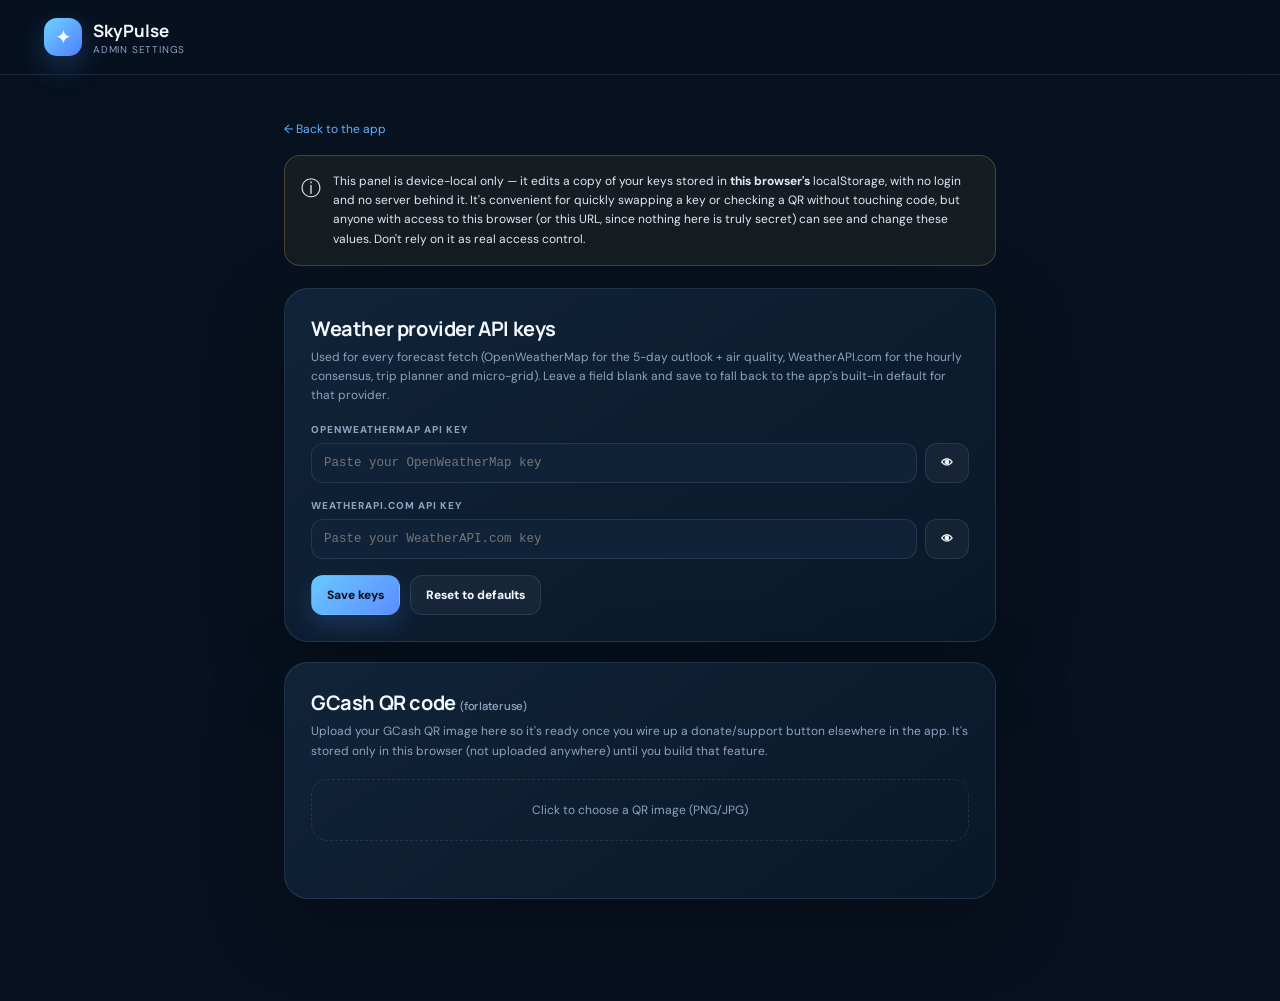
==== admin.html @ f9efdbd1 "Add files via upload" ====
<!DOCTYPE html>
<html lang="en">
<head>
<meta charset="UTF-8"><meta name="viewport" content="width=device-width, initial-scale=1.0">
<title>SkyPulse Admin — Settings</title>
<meta name="robots" content="noindex, nofollow">
<link rel="icon" href="icon.svg" type="image/svg+xml">
<link rel="preconnect" href="https://fonts.googleapis.com"><link rel="preconnect" href="https://fonts.gstatic.com" crossorigin>
<link href="https://fonts.googleapis.com/css2?family=DM+Sans:wght@400;500;600;700&family=Manrope:wght@600;700;800&display=swap" rel="stylesheet">
<link rel="stylesheet" href="styles.css">
<style>
  .admin-shell{max-width:760px;margin:auto;padding:42px 24px 80px}
  .admin-card{padding:26px;margin-bottom:20px}
  .admin-card h2{font-family:var(--display);font-size:20px;margin:0 0 6px;letter-spacing:-.02em}
  .admin-card p.hint{color:var(--muted);font-size:12px;line-height:1.6;margin:0 0 18px}
  .field-row{margin-bottom:16px}
  .field-row label{display:block;color:var(--muted);font-size:10px;font-weight:800;letter-spacing:.1em;margin-bottom:7px;text-transform:uppercase}
  .field-row input[type="text"],.field-row input[type="password"]{font-family:monospace;font-size:12.5px}
  .key-row{display:flex;gap:8px;align-items:center}
  .key-row input{flex:1}
  .warn-box{display:flex;gap:12px;padding:16px;border-radius:16px;border:1px solid rgba(255,209,102,.22);background:rgba(255,209,102,.06);margin-bottom:22px;font-size:12px;line-height:1.6;color:#dfe9f7}
  .warn-box .wi{font-size:20px;flex-shrink:0}
  .qr-drop{border:1px dashed var(--line);border-radius:16px;padding:22px;text-align:center;color:var(--muted);font-size:12px;cursor:pointer;transition:.2s}
  .qr-drop:hover{border-color:rgba(99,179,255,.4);background:rgba(99,179,255,.04)}
  .qr-preview{max-width:220px;display:block;margin:16px auto 0;border-radius:14px;border:1px solid var(--line)}
  .save-bar{display:flex;gap:10px;align-items:center;flex-wrap:wrap}
  .save-msg{font-size:11.5px;color:var(--good);opacity:0;transition:opacity .3s}
  .save-msg.show{opacity:1}
  .back-link{color:var(--accent);font-size:12px;text-decoration:none;display:inline-block;margin-bottom:18px}
</style>
</head>
<body>
<header class="topbar">
  <div class="topbar-inner">
    <a class="brand" href="index.html"><span class="brand-mark">✦</span><span><strong>SkyPulse</strong><small>Admin settings</small></span></a>
  </div>
</header>
<main class="admin-shell">
  <a class="back-link" href="index.html">← Back to the app</a>

  <div class="warn-box">
    <span class="wi">ⓘ</span>
    <div>This panel is device-local only — it edits a copy of your keys stored in <b>this browser's</b> localStorage, with no login and no server behind it. It's convenient for quickly swapping a key or checking a QR without touching code, but anyone with access to this browser (or this URL, since nothing here is truly secret) can see and change these values. Don't rely on it as real access control.</div>
  </div>

  <section class="card-surface admin-card">
    <h2>Weather provider API keys</h2>
    <p class="hint">Used for every forecast fetch (OpenWeatherMap for the 5-day outlook + air quality, WeatherAPI.com for the hourly consensus, trip planner and micro-grid). Leave a field blank and save to fall back to the app's built-in default for that provider.</p>

    <div class="field-row">
      <label>OpenWeatherMap API key</label>
      <div class="key-row">
        <input type="password" id="owmKeyInput" placeholder="Paste your OpenWeatherMap key">
        <button type="button" class="ghost-btn" onclick="toggleReveal('owmKeyInput')">👁</button>
      </div>
    </div>

    <div class="field-row">
      <label>WeatherAPI.com API key</label>
      <div class="key-row">
        <input type="password" id="wapiKeyInput" placeholder="Paste your WeatherAPI.com key">
        <button type="button" class="ghost-btn" onclick="toggleReveal('wapiKeyInput')">👁</button>
      </div>
    </div>

    <div class="save-bar">
      <button type="button" class="primary-btn" onclick="saveKeys()">Save keys</button>
      <button type="button" class="ghost-btn" onclick="resetKeys()">Reset to defaults</button>
      <span class="save-msg" id="keySaveMsg">Saved ✓</span>
    </div>
  </section>

  <section class="card-surface admin-card">
    <h2>GCash QR code <span style="color:var(--muted);font-weight:600;font-size:11px;">(for later use)</span></h2>
    <p class="hint">Upload your GCash QR image here so it's ready once you wire up a donate/support button elsewhere in the app. It's stored only in this browser (not uploaded anywhere) until you build that feature.</p>

    <div class="qr-drop" onclick="document.getElementById('qrFileInput').click()">
      <div id="qrDropLabel">Click to choose a QR image (PNG/JPG)</div>
      <input type="file" id="qrFileInput" accept="image/*" style="display:none" onchange="onQrSelected(event)">
      <img id="qrPreview" class="qr-preview" style="display:none">
    </div>

    <div class="save-bar" style="margin-top:16px;">
      <button type="button" class="ghost-btn" id="qrRemoveBtn" style="display:none" onclick="removeQr()">Remove QR</button>
      <span class="save-msg" id="qrSaveMsg">Saved ✓</span>
    </div>
  </section>
</main>
<script>
const KEYS_STORAGE = 'skypulse_apiKeys';
const QR_STORAGE = 'skypulse_gcashQr';

function loadStoredKeys(){
  try{ return JSON.parse(localStorage.getItem(KEYS_STORAGE) || 'null') || {}; }catch(e){ return {}; }
}
function initKeyFields(){
  const stored = loadStoredKeys();
  document.getElementById('owmKeyInput').value = stored.owm || '';
  document.getElementById('wapiKeyInput').value = stored.weatherapi || '';
}
function toggleReveal(id){
  const el = document.getElementById(id);
  el.type = el.type === 'password' ? 'text' : 'password';
}
function flashSaved(id){
  const el = document.getElementById(id);
  el.classList.add('show');
  setTimeout(() => el.classList.remove('show'), 1800);
}
function saveKeys(){
  const owm = document.getElementById('owmKeyInput').value.trim();
  const weatherapi = document.getElementById('wapiKeyInput').value.trim();
  const toSave = {};
  if(owm) toSave.owm = owm;
  if(weatherapi) toSave.weatherapi = weatherapi;
  try{
    localStorage.setItem(KEYS_STORAGE, JSON.stringify(toSave));
    flashSaved('keySaveMsg');
  }catch(e){
    alert('Could not save keys to this browser (storage may be full or blocked).');
  }
}
function resetKeys(){
  try{ localStorage.removeItem(KEYS_STORAGE); }catch(e){}
  document.getElementById('owmKeyInput').value = '';
  document.getElementById('wapiKeyInput').value = '';
  flashSaved('keySaveMsg');
}

function initQrPreview(){
  let stored = null;
  try{ stored = localStorage.getItem(QR_STORAGE); }catch(e){}
  if(stored){
    document.getElementById('qrPreview').src = stored;
    document.getElementById('qrPreview').style.display = 'block';
    document.getElementById('qrDropLabel').textContent = 'Click to replace the QR image';
    document.getElementById('qrRemoveBtn').style.display = 'inline-flex';
  }
}
function onQrSelected(evt){
  const file = evt.target.files && evt.target.files[0];
  if(!file) return;
  if(!file.type.startsWith('image/')){
    alert('Please choose an image file.');
    return;
  }
  const reader = new FileReader();
  reader.onload = () => {
    try{
      localStorage.setItem(QR_STORAGE, reader.result);
      document.getElementById('qrPreview').src = reader.result;
      document.getElementById('qrPreview').style.display = 'block';
      document.getElementById('qrDropLabel').textContent = 'Click to replace the QR image';
      document.getElementById('qrRemoveBtn').style.display = 'inline-flex';
      flashSaved('qrSaveMsg');
    }catch(e){
      alert('Could not save this image — it may be too large for browser storage. Try a smaller image.');
    }
  };
  reader.readAsDataURL(file);
}
function removeQr(){
  try{ localStorage.removeItem(QR_STORAGE); }catch(e){}
  document.getElementById('qrPreview').style.display = 'none';
  document.getElementById('qrPreview').src = '';
  document.getElementById('qrDropLabel').textContent = 'Click to choose a QR image (PNG/JPG)';
  document.getElementById('qrRemoveBtn').style.display = 'none';
  document.getElementById('qrFileInput').value = '';
}

initKeyFields();
initQrPreview();
</script>
</body></html>
---- styles.css ----
:root{--bg:#07111f;--surface:#0d1a2b;--surface2:#102238;--surface3:#142941;--text:#f4f8ff;--muted:#8ea3bf;--line:rgba(154,185,219,.14);--accent:#63b3ff;--cyan:#65e4e9;--good:#62df9b;--warn:#ffd166;--bad:#ff6f7d;--shadow:0 24px 80px rgba(0,0,0,.28);--radius:24px;--font:'DM Sans',sans-serif;--display:'Manrope',sans-serif}
*{box-sizing:border-box}html{scroll-behavior:smooth}body{margin:0;background:var(--bg);color:var(--text);font-family:var(--font);min-height:100vh;overflow-x:hidden}button,input,select{font:inherit}button{cursor:pointer}.weather-scene{position:fixed;inset:0;overflow:hidden;pointer-events:none;z-index:-1;background:radial-gradient(circle at 75% 8%,rgba(99,179,255,.12),transparent 30%),radial-gradient(circle at 10% 40%,rgba(101,228,233,.07),transparent 28%),var(--bg)}.orb{position:absolute;border-radius:50%;filter:blur(50px);opacity:.55;animation:float 14s ease-in-out infinite}.orb-a{width:340px;height:340px;background:#1e5f9e;top:-160px;right:12%}.orb-b{width:280px;height:280px;background:#0f7377;bottom:5%;left:-160px;animation-delay:-5s}.cloud{position:absolute;width:280px;height:70px;border-radius:100px;background:rgba(255,255,255,.025);filter:blur(8px);animation:drift 34s linear infinite}.cloud:before,.cloud:after{content:"";position:absolute;background:inherit;border-radius:50%}.cloud:before{width:110px;height:110px;left:55px;bottom:0}.cloud:after{width:85px;height:85px;right:55px;bottom:0}.cloud-a{top:23%;left:-320px}.cloud-b{top:64%;left:-420px;animation-delay:-15s;opacity:.5}.rain-layer{position:absolute;inset:0;opacity:0;background-image:linear-gradient(115deg,transparent 46%,rgba(130,205,255,.14) 47%,transparent 49%);background-size:18px 30px;animation:rain 1.1s linear infinite}.topbar{position:sticky;top:0;z-index:900;background:rgba(7,17,31,.76);backdrop-filter:blur(22px);border-bottom:1px solid var(--line)}.topbar-inner{max-width:1240px;margin:auto;padding:18px 24px;display:flex;justify-content:space-between;align-items:center}.brand{color:var(--text);text-decoration:none;display:flex;align-items:center;gap:11px}.brand-mark{display:grid;place-items:center;width:38px;height:38px;border-radius:13px;background:linear-gradient(135deg,#6bd5ff,#527cff);box-shadow:0 10px 30px rgba(76,150,255,.28);font-size:20px}.brand strong{font-family:var(--display);display:block;font-size:17px}.brand small{display:block;color:var(--muted);font-size:10px;letter-spacing:.08em;text-transform:uppercase;margin-top:1px}.top-actions{display:flex;gap:10px;align-items:center}.icon-btn,.theme-btn{border:1px solid var(--line);background:rgba(255,255,255,.04);color:var(--text);min-height:38px;border-radius:12px}.icon-btn{width:40px;font-size:19px}.theme-toggle{display:flex;gap:4px;padding:4px;background:rgba(255,255,255,.04);border:1px solid var(--line);border-radius:14px}.theme-btn{width:34px;border:0;background:transparent;color:var(--muted)}.theme-btn.theme-active{background:rgba(99,179,255,.18);color:var(--text)}.shell{max-width:1240px;margin:auto;padding:42px 24px 80px}.hero-intro{display:flex;justify-content:space-between;align-items:end;gap:30px;margin-bottom:30px}.eyebrow{font-size:10px;font-weight:800;letter-spacing:.16em;color:var(--accent);text-transform:uppercase}.hero-intro h1{font-family:var(--display);font-size:clamp(34px,5vw,60px);line-height:1.02;letter-spacing:-.045em;margin:10px 0 12px;max-width:760px}.hero-intro p{color:var(--muted);max-width:720px;font-size:15px;line-height:1.65;margin:0}.hero-status{padding:10px 14px;border:1px solid var(--line);background:rgba(255,255,255,.035);border-radius:999px;color:var(--muted);font-size:12px;white-space:nowrap}.live-dot,.live-pill i{display:inline-block;width:7px;height:7px;border-radius:50%;background:var(--good);box-shadow:0 0 0 5px rgba(98,223,155,.1);margin-right:8px;animation:pulse 2s infinite}.main-nav{display:flex;gap:6px;padding:6px;background:rgba(255,255,255,.035);border:1px solid var(--line);border-radius:17px;width:max-content;margin-bottom:22px}.nav-item{border:0;background:transparent;color:var(--muted);padding:11px 17px;border-radius:12px;font-weight:700;font-size:13px}.nav-item span{margin-right:7px}.nav-item.tab-active{background:rgba(99,179,255,.14);color:var(--text);box-shadow:inset 0 0 0 1px rgba(99,179,255,.12)}.card-surface{background:linear-gradient(145deg,rgba(18,37,59,.92),rgba(10,25,42,.92));border:1px solid var(--line);box-shadow:var(--shadow);border-radius:var(--radius)}.location-bar{display:flex;justify-content:space-between;align-items:center;padding:14px 16px;margin-bottom:14px}.location-main{display:flex;align-items:center;gap:12px}.location-pin{width:40px;height:40px;display:grid;place-items:center;border-radius:13px;background:rgba(99,179,255,.12);color:var(--accent);font-size:20px}.location-main small{display:block;color:var(--muted);font-size:9px;font-weight:800;letter-spacing:.13em}.location-main strong{display:block;margin-top:2px;font-size:14px}.location-actions{display:flex;gap:8px}.primary-btn,.ghost-btn{border-radius:12px;padding:11px 15px;border:1px solid transparent;font-weight:800;font-size:12px}.primary-btn{background:linear-gradient(135deg,#68c8ff,#5d8dff);color:#06111e;box-shadow:0 10px 25px rgba(85,147,255,.2)}.ghost-btn{background:rgba(255,255,255,.045);color:var(--text);border-color:var(--line)}.search-panel{padding:18px;margin-bottom:14px}.search-head{display:flex;justify-content:space-between;margin-bottom:12px}.search-head b{display:block}.search-head span{display:block;color:var(--muted);font-size:11px;margin-top:3px}.close-btn{border:0;background:none;color:var(--muted);font-size:24px}.search-line{display:flex;gap:10px}.search-wrap,.input-wrap{position:relative;display:flex;align-items:center;gap:9px;background:var(--surface2);border:1px solid var(--line);border-radius:13px;padding:0 12px;flex:1}.search-wrap input,.input-wrap input{border:0;background:transparent;color:var(--text);outline:0;width:100%;height:44px}.search-wrap>span,.input-wrap>span{color:var(--accent)}.suggestions{position:absolute;left:0;right:0;top:calc(100% + 6px);background:#102238;border:1px solid var(--line);border-radius:14px;overflow:hidden;z-index:1000;box-shadow:var(--shadow)}.suggestion-item{padding:12px 14px;border-bottom:1px solid var(--line);font-size:12px}.suggestion-item:hover{background:rgba(99,179,255,.08)}.location-map{height:330px;border:1px solid var(--line);border-radius:var(--radius);overflow:hidden;box-shadow:var(--shadow)}.map-hint{color:var(--muted);font-size:11px;padding:9px 3px 24px}.text-btn{border:0;background:none;color:var(--accent);padding:0}.picked-panel{padding:12px 15px;display:flex;align-items:center;justify-content:space-between;gap:15px;margin-top:-13px;position:relative;z-index:3}.picked-panel small{display:block;color:var(--muted);font-size:9px;letter-spacing:.12em}.picked-panel strong{display:block;font-size:13px;margin-top:3px}.picked-panel>div:last-child{display:flex;gap:8px}.saved-section{margin-bottom:28px}.section-heading{display:flex;justify-content:space-between;align-items:end;gap:20px;margin-bottom:14px}.section-heading h2{font-family:var(--display);font-size:20px;margin:5px 0 0;letter-spacing:-.03em}.section-note{color:var(--muted);font-size:11px}.saved-list{display:flex;gap:8px;flex-wrap:wrap}.saved-chip{display:flex;align-items:center;gap:8px;background:rgba(255,255,255,.04);border:1px solid var(--line);border-radius:999px;padding:9px 10px 9px 13px;font-size:12px}.chip-del{border:0;background:rgba(255,255,255,.06);color:var(--muted);border-radius:50%;width:22px;height:22px}.chip-edit{border:0;background:rgba(255,255,255,.06);color:var(--muted);border-radius:50%;width:22px;height:22px;font-size:11px}.weather-hero{position:relative;overflow:hidden;padding:30px;border-radius:32px;border:1px solid rgba(116,205,255,.2);background:radial-gradient(circle at 85% 20%,rgba(101,228,233,.17),transparent 25%),radial-gradient(circle at 25% 0,rgba(99,179,255,.17),transparent 35%),linear-gradient(135deg,#102c46,#0a192b 70%);box-shadow:0 30px 100px rgba(0,0,0,.34);display:flex;flex-direction:column;min-height:340px}.hero-main{position:relative;z-index:2;max-width:650px}.hero-meta{display:flex;align-items:center;gap:8px}.live-pill{font-size:9px;font-weight:900;letter-spacing:.14em;color:var(--good);padding:7px 9px;border:1px solid rgba(98,223,155,.2);border-radius:999px;background:rgba(98,223,155,.07)}.live-pill i{margin-right:5px}.hero-location{font-size:15px;color:#b8cae0;margin-top:28px}.hero-temperature{display:flex;align-items:flex-end;gap:18px;margin-top:7px}.hero-temperature>span{font-family:var(--display);font-size:clamp(76px,10vw,118px);line-height:.9;letter-spacing:-.07em;font-weight:800}.hero-temperature>div{padding-bottom:10px}.hero-temperature strong{display:block;font-size:20px}.hero-temperature small{display:block;color:var(--muted);font-size:12px;margin-top:6px}.hero-temperature b{color:var(--text)}.hero-sun{color:var(--muted);font-size:11px;margin-top:17px}.hero-actions{display:flex;gap:8px;margin-top:25px;flex-wrap:wrap}.hero-action{background:rgba(255,255,255,.06);color:var(--text);border:1px solid var(--line);border-radius:12px;padding:9px 12px;font-size:11px;font-weight:700}.hero-action.primary{background:linear-gradient(135deg,#68c8ff,#5d8dff);color:#06111e;border-color:transparent;box-shadow:0 10px 25px rgba(85,147,255,.2)}.weather-visual{position:absolute;right:8%;top:35px;width:250px;height:230px;display:grid;place-items:center}.sun-core{position:absolute;width:125px;height:125px;border-radius:50%;background:radial-gradient(circle,#fff7ba 0,#ffd96b 36%,rgba(255,195,76,.16) 70%,transparent 71%);filter:drop-shadow(0 0 45px rgba(255,204,92,.35));animation:sunpulse 5s ease-in-out infinite}.weather-icon-orbit{font-size:75px;filter:drop-shadow(0 18px 30px rgba(0,0,0,.25));animation:bob 5s ease-in-out infinite;z-index:2}.visual-caption{position:absolute;bottom:12px;color:rgba(225,240,255,.38);font-size:8px;letter-spacing:.18em}.aqi-chip{position:absolute;right:0;top:0;background:rgba(5,17,29,.45);border:1px solid var(--line);padding:8px 10px;border-radius:10px;font-size:10px;color:var(--muted)}.metric-grid{display:grid;grid-template-columns:repeat(6,1fr);gap:8px;margin-top:32px;position:relative;z-index:2}.metric{position:relative;min-height:88px;background:rgba(4,16,28,.38);border:1px solid rgba(169,211,245,.1);border-radius:16px;padding:14px 15px;display:flex;flex-direction:column;justify-content:center}.metric span{display:block;color:#7891ae;font-size:9px;font-weight:800;letter-spacing:.12em}.metric strong{display:block;font-size:22px;margin-top:10px}.metric>i{position:absolute;right:13px;top:15px;font-size:16px;color:rgba(137,200,255,.6);font-style:normal}.section-block{margin-top:44px}.insight-grid{display:flex;flex-wrap:wrap;gap:10px}.insight-item{display:flex;align-items:center;gap:14px;padding:17px;background:linear-gradient(145deg,rgba(17,37,58,.9),rgba(9,24,40,.9));border:1px solid var(--line);border-radius:18px;min-height:100px;font-size:13px;line-height:1.55;color:#c5d3e5;animation:rise .55s both;flex:1 1 260px}.ii-icon{font-size:32px;flex-shrink:0}.hour-timeline{display:flex;flex-wrap:wrap;gap:10px}.hour-card{flex:1 1 150px;position:relative;overflow:hidden;background:rgba(14,34,54,.88);border:1px solid var(--line);border-radius:20px;padding:18px 16px;min-height:150px;display:flex;flex-direction:column;justify-content:space-between;transition:.25s}.hour-card:hover{transform:translateY(-4px);border-color:rgba(99,179,255,.38);box-shadow:0 15px 35px rgba(0,0,0,.2)}.hc-time{color:var(--muted);font-size:12px;font-weight:800}.hc-icon{font-size:56px;line-height:1;margin:8px 0;text-align:center}.hc-temp{font-family:var(--display);font-size:38px;font-weight:800}.hc-rain{color:var(--accent);font-size:13px;font-weight:700;margin-top:6px}.expand-btn{width:100%;margin-top:10px;padding:13px;border:1px dashed var(--line);background:rgba(255,255,255,.025);color:var(--muted);border-radius:14px;font-size:11px;font-weight:700}.details-panel{display:none;margin-top:10px}.details-panel.open{display:block;animation:fade .3s}.hour-pill-row{display:flex;flex-wrap:wrap;gap:6px;margin-bottom:10px}.hour-pill{background:rgba(255,255,255,.04);border:1px solid var(--line);color:var(--muted);padding:8px 13px;border-radius:999px;font-size:11.5px;font-weight:700}.hour-pill.active{background:rgba(99,179,255,.16);color:var(--text);border-color:rgba(99,179,255,.4)}.minute-list{border:1px solid var(--line);border-radius:18px;overflow:hidden;background:rgba(8,23,38,.7)}.minute-row,.chunk-header{border-bottom:1px solid var(--line)!important;background:transparent!important}.minute-row:last-child{border:0!important}.minute-row{padding:12px 15px}.micro-grid{display:grid;grid-template-columns:repeat(4,1fr);gap:10px}.mini{background:linear-gradient(145deg,rgba(17,37,58,.9),rgba(9,24,40,.9));border:1px solid var(--line);border-radius:18px;padding:18px;text-align:left;min-height:128px;display:flex;flex-direction:column;justify-content:center}.mini .dir{font-size:11px;color:var(--muted);font-weight:800;letter-spacing:.12em}.mini-icon{font-size:34px;line-height:1;margin:8px 0 2px}.mini .t{font-family:var(--display);font-size:34px;margin-top:4px}.mini .p{color:var(--accent);font-size:12px;font-weight:700;margin-top:6px}.forecast-strip-shell{border:1px solid var(--line);border-radius:22px;overflow:hidden;background:rgba(8,22,37,.75);padding:8px}.strip-scroll{overflow-x:auto}.strip-col{min-width:78px}.five-day{border:1px solid var(--line);border-radius:20px;overflow:hidden;background:rgba(10,27,44,.7)}.day-row{padding:15px 18px!important;min-height:58px}.tools-hero,.typhoon-hero{padding:30px;margin-bottom:15px;display:flex;justify-content:space-between;gap:25px;align-items:end}.tools-hero h2,.typhoon-hero h2{font-family:var(--display);font-size:34px;margin:8px 0}.tools-hero p,.typhoon-hero p{color:var(--muted);max-width:650px;font-size:13px;line-height:1.6;margin:0}.planner-card{padding:25px}.planner-route{display:grid;grid-template-columns:1fr 30px 1fr;align-items:center}.field label{display:block;color:var(--muted);font-size:9px;font-weight:800;letter-spacing:.12em;margin-bottom:7px}.route-line{height:1px;background:linear-gradient(90deg,transparent,var(--accent),transparent)}.planner-bottom{display:flex;gap:15px;align-items:end;margin-top:18px}.planner-bottom .field{width:240px}.large{padding:14px 20px}.chart-card{padding:18px}.data-note{margin-top:10px;color:var(--muted);font-size:10px;line-height:1.6}.radar-actions{display:flex;gap:8px;margin-bottom:10px}.radar-frame{overflow:hidden;border-radius:25px;border:1px solid var(--line);box-shadow:var(--shadow);background:#081727}.radar-frame iframe{display:block}.storm-panel{margin-top:16px;padding:22px}.status-card{display:flex;gap:12px;align-items:center;padding:13px 15px;border:1px solid var(--line);background:rgba(255,255,255,.035);border-radius:16px;min-width:270px}.status-card small{display:block;color:var(--muted);font-size:10px;margin-top:3px}.status-dot{width:9px;height:9px;border-radius:50%;background:var(--good);box-shadow:0 0 0 6px rgba(98,223,155,.08)}.official-alert{display:flex;gap:15px;margin-top:15px;padding:20px;border-radius:20px;border:1px solid rgba(255,209,102,.18);background:rgba(255,209,102,.05)}.official-icon{width:35px;height:35px;border-radius:11px;display:grid;place-items:center;background:rgba(255,209,102,.12);color:var(--warn);font-weight:900}.official-alert b{font-size:13px}.official-alert p{color:var(--muted);font-size:11px;line-height:1.55;margin:5px 0}.official-alert a{color:var(--accent);font-size:11px}.map-settings{padding:22px;margin-top:15px;max-width:600px}
.locator-map{height:220px;border:1px solid var(--line);border-radius:16px;overflow:hidden;margin-bottom:10px;background:#081727}
.picker-pin.leaflet-div-icon{background:transparent;border:0;}
.picker-pin{cursor:grab;filter:drop-shadow(0 6px 10px rgba(0,0,0,.35));}
.picker-pin:active{cursor:grabbing;}.two-col{display:grid;grid-template-columns:1fr 1fr;gap:12px}input,select{background:var(--surface2);border:1px solid var(--line);color:var(--text);border-radius:12px;padding:12px;width:100%;outline:0}input:focus,select:focus{border-color:rgba(99,179,255,.6);box-shadow:0 0 0 4px rgba(99,179,255,.08)}.footer{text-align:center;color:#536a84;font-size:9px;padding:0 20px 30px;letter-spacing:.05em}.badge{padding:7px 10px;border-radius:999px;font-size:9px;font-weight:800}.badge.high{background:rgba(98,223,155,.12);color:var(--good);border:1px solid rgba(98,223,155,.22)}.badge.mid{background:rgba(255,209,102,.1);color:var(--warn);border:1px solid rgba(255,209,102,.18)}.badge.low{background:rgba(255,111,125,.1);color:var(--bad);border:1px solid rgba(255,111,125,.2)}.loading-message{color:var(--muted);font-size:12px;margin:10px 0}.error-card{padding:20px;border:1px solid rgba(255,111,125,.2);background:rgba(255,111,125,.06);border-radius:18px}.err{color:var(--bad);font-size:11px;margin-top:8px}.skeleton{display:inline-block;color:transparent;border-radius:8px;background:linear-gradient(90deg,rgba(255,255,255,.06),rgba(255,255,255,.16),rgba(255,255,255,.06));background-size:200% 100%;animation:shimmer 1.3s infinite}.theme-toggle button{transition:.2s}.legend-row{display:flex;flex-wrap:wrap;gap:13px;color:var(--muted);font-size:10px;margin-top:10px}.dot{display:inline-block;width:7px;height:7px;border-radius:50%;margin-right:5px}.consensus-bar-track{height:8px;background:rgba(255,255,255,.06);border-radius:99px}.consensus-bar-fill{height:100%;border-radius:inherit;background:linear-gradient(90deg,var(--cyan),var(--accent));transition:width .8s}.consensus-model-row{display:flex;gap:8px;padding:7px 0;font-size:11px}.consensus-models{margin-top:10px}.cm-name{flex:1}.cm-state{color:var(--muted)}.cm-state.rain{color:var(--cyan)}.risk-bar-track{height:7px;background:rgba(255,255,255,.06);border-radius:99px}.risk-bar-fill{height:100%;background:var(--accent);border-radius:inherit}.widget-gauge{display:none}.strip-svg{width:100%;min-width:900px}.status-card.alert{border-color:rgba(255,111,125,.25)}
.stale-banner{display:flex;align-items:center;gap:10px;flex-wrap:wrap;margin-top:14px;padding:10px 14px;border:1px solid rgba(255,209,102,.25);background:rgba(255,209,102,.08);border-radius:14px;font-size:11px;color:var(--warn);max-width:560px}
.stale-banner .text-btn{color:var(--warn);font-weight:800;text-decoration:underline}
.wear-advice{color:#dfe9f7;font-size:12px;margin-top:10px;font-weight:600}
#rainAlertBtn.theme-active,#installBtn.theme-active{background:rgba(99,179,255,.18)}
@keyframes float{50%{transform:translate(30px,35px) scale(1.08)}}@keyframes drift{to{transform:translateX(calc(100vw + 800px))}}@keyframes rain{to{background-position:0 30px}}@keyframes pulse{50%{box-shadow:0 0 0 9px rgba(98,223,155,0)}}@keyframes sunpulse{50%{transform:scale(1.08);filter:drop-shadow(0 0 60px rgba(255,204,92,.45))}}@keyframes bob{50%{transform:translateY(-8px) rotate(2deg)}}@keyframes rise{from{opacity:0;transform:translateY(12px)}to{opacity:1;transform:none}}@keyframes fade{from{opacity:0}}@keyframes shimmer{to{background-position:-200% 0}}@media(prefers-reduced-motion:reduce){*,*::before,*::after{animation-duration:.01ms!important;animation-iteration-count:1!important;scroll-behavior:auto!important;transition:none!important}}
@media(max-width:980px){.metric-grid{grid-template-columns:repeat(3,1fr)}.weather-visual{right:3%;opacity:.65}.insight-item{flex-basis:calc(50% - 5px)}.hour-card{flex-basis:130px}.micro-grid{grid-template-columns:repeat(2,1fr)}}
@media(max-width:680px){.topbar-inner,.shell{padding-left:14px;padding-right:14px}.shell{padding-top:27px}.hero-intro{display:block}.hero-intro h1{font-size:38px}.hero-status{display:inline-block;margin-top:18px}.main-nav{width:100%;overflow:auto}.nav-item{flex:1;white-space:nowrap;padding:10px 9px}.location-bar{align-items:stretch;flex-direction:column;gap:12px}.location-actions>*{flex:1}.search-line{display:block}.search-line .primary-btn{width:100%;margin-top:8px}.location-map{height:250px}.weather-hero{padding:21px;min-height:460px}.weather-visual{top:20px;right:-25px;transform:scale(.78);opacity:.55}.hero-temperature>span{font-size:78px}.metric-grid{margin-top:24px;grid-template-columns:repeat(2,1fr)}.metric{min-height:78px}.insight-item{flex-basis:100%}.hour-timeline{flex-wrap:nowrap;overflow-x:auto}.hour-card{flex:0 0 auto;min-width:145px}.micro-grid{grid-template-columns:1fr 1fr}.tools-hero,.typhoon-hero{display:block;padding:22px}.tools-hero h2,.typhoon-hero h2{font-size:28px}.status-card{margin-top:18px;min-width:0}.planner-route{display:block}.route-line{display:none}.planner-bottom{display:block}.planner-bottom .field{width:auto}.planner-bottom .primary-btn{width:100%}.two-col{grid-template-columns:1fr}.radar-frame iframe{height:430px}.official-alert{align-items:flex-start}.section-heading{align-items:start}.section-note{display:none}.top-actions .theme-btn{width:29px}.hero-actions{flex-wrap:wrap}.hero-action{flex:1}.saved-list{max-height:100px;overflow:auto}}
[data-theme="light"]{--bg:#edf4fb;--surface:#f7fbff;--surface2:#eef5fb;--surface3:#e5eff8;--text:#102136;--muted:#60758d;--line:rgba(25,65,100,.13);--shadow:0 24px 70px rgba(25,65,100,.12)}[data-theme="light"] .topbar{background:rgba(237,244,251,.8)}[data-theme="light"] .weather-scene{background:radial-gradient(circle at 75% 8%,rgba(80,165,255,.15),transparent 30%),#edf4fb}[data-theme="light"] .card-surface,[data-theme="light"] .weather-hero{background:linear-gradient(145deg,#fff,#edf6fd)}[data-theme="light"] .weather-hero{background:radial-gradient(circle at 85% 20%,rgba(79,202,210,.14),transparent 25%),linear-gradient(135deg,#eaf7ff,#f9fcff)}[data-theme="light"] .metric{background:rgba(255,255,255,.62)}[data-theme="light"] .hour-card,.data-note{background:#fff}[data-theme="light"] .suggestions{background:#fff}[data-theme="light"] .input-wrap,[data-theme="light"] input,[data-theme="light"] select{background:#fff}
body.wx-rain .rain-layer{opacity:.65}body.wx-cloudy .sun-core{opacity:.35}body.wx-clear-night .sun-core{background:radial-gradient(circle,#c8ddff 0,#9dbfff 30%,rgba(125,162,255,.12) 68%,transparent 70%);opacity:.6}

/* ===== Fix pass: classes app.js generates that had no matching rules, causing
   unstyled block-stacking in the hour strip, 5-day forecast, minute breakdown,
   trip checker, and error card. Matches existing SkyPulse tokens/visual language. ===== */

/* Hour strip: was missing flex layout entirely, causing vertical stacking */
.strip-scroll{display:flex; gap:0; align-items:flex-start; position:relative;}
.strip-col{flex-shrink:0; text-align:center; padding-top:36px; position:relative; font-family:var(--font);}
.strip-col .sc-time{font-size:10px; color:var(--muted); font-weight:700;}
.strip-col .sc-val{font-size:11px; color:var(--accent); font-weight:700; margin-top:2px;}
.strip-col .sc-icon{font-size:17px; margin-top:5px;}
.strip-col .sc-temp{font-size:11px; color:var(--muted); margin-top:3px;}
.strip-col.sc-sunset{color:var(--warn);}
.strip-svg{position:absolute; top:0; left:0; pointer-events:none;}

/* Thin, theme-matched scrollbars instead of the default chunky OS bar on
   horizontally-scrolling strips (24-hour outlook, hour timeline on mobile) */
.strip-scroll,.hour-timeline,.minute-list{scrollbar-width:thin; scrollbar-color:rgba(154,185,219,.35) transparent;}
.strip-scroll::-webkit-scrollbar,.hour-timeline::-webkit-scrollbar,.minute-list::-webkit-scrollbar{height:6px; width:6px;}
.strip-scroll::-webkit-scrollbar-track,.hour-timeline::-webkit-scrollbar-track,.minute-list::-webkit-scrollbar-track{background:transparent;}
.strip-scroll::-webkit-scrollbar-thumb,.hour-timeline::-webkit-scrollbar-thumb,.minute-list::-webkit-scrollbar-thumb{background:rgba(154,185,219,.3); border-radius:99px;}
.strip-scroll::-webkit-scrollbar-thumb:hover,.hour-timeline::-webkit-scrollbar-thumb:hover,.minute-list::-webkit-scrollbar-thumb:hover{background:rgba(154,185,219,.5);}

/* Hero weather icon: replaces the old hardcoded cloud+sun-glow pairing (which
   made every forecast look permanently overcast) with a scene that's swapped
   in by app.js to match the actual condition (sun, moon, clouds, rain, storm). */
.weather-icon-stage{width:230px;height:190px;display:flex;align-items:center;justify-content:center;}
.weather-icon-stage svg{width:100%;height:100%;overflow:visible;filter:drop-shadow(0 18px 30px rgba(0,0,0,.25));animation:bob 5s ease-in-out infinite;}
@media(max-width:680px){.weather-icon-stage{width:160px;height:150px;}}
#typhoonSavedNote{margin-top:10px;}
input.err-field{border-color:var(--bad);box-shadow:0 0 0 3px rgba(255,111,125,.12);}

/* 5-day forecast rows: was missing flex layout for the bar/label structure */
.day-row{display:flex; align-items:center; gap:12px;}
.day-name{width:56px; font-weight:700; font-size:13px; flex-shrink:0; font-family:var(--display);}
.day-icon{font-size:17px; width:26px; text-align:center; flex-shrink:0;}
.day-rain{width:38px; font-size:11px; color:var(--accent); flex-shrink:0;}
.day-bar-wrap{flex:1; display:flex; align-items:center; gap:10px;}
.day-lo{font-size:12px; color:var(--muted); width:26px; text-align:right; flex-shrink:0;}
.day-hi{font-size:12px; font-weight:700; width:26px; flex-shrink:0;}
.day-bar-track{flex:1; height:6px; border-radius:999px; background:var(--surface2); position:relative; overflow:hidden;}
.day-bar-fill{position:absolute; top:0; bottom:0; border-radius:999px; background:linear-gradient(90deg, var(--accent), var(--warn));}

/* Minute-by-minute breakdown rows: labels/icons/temp had no layout */
.minute-chunk{border-bottom:1px solid var(--line);}
.minute-chunk:last-child{border-bottom:0;}
.minute-row{display:flex; align-items:center; gap:10px; flex-wrap:wrap;}
.m-time{width:76px; font-weight:700; font-size:12px; flex-shrink:0; color:var(--text);}
.m-icon{width:22px; text-align:center; flex-shrink:0; font-size:15px;}
.m-desc{color:var(--muted); flex:1 1 auto; min-width:0; font-size:12px; overflow:hidden; text-overflow:ellipsis; white-space:nowrap;}
.m-temp{font-weight:700; font-size:13px; color:var(--text); flex-shrink:0; margin-left:auto; padding-left:10px; min-width:44px; text-align:right;}
.chunk-header{display:flex; align-items:center; gap:10px; padding:12px 15px; cursor:pointer; font-weight:700; font-size:13px; flex-wrap:wrap;}
.chunk-header .chev{margin-left:auto; color:var(--muted); transition:transform .15s;}
.chunk-header.open .chev{transform:rotate(180deg);}
.chunk-header .m-desc{font-weight:500;}
.chunk-body{display:none;}
.chunk-body.open{display:block; animation:fade .2s;}

/* Trip checker From/To result cards: were rendering as plain unstyled text */
.trip-detail{display:grid; grid-template-columns:1fr 1fr; gap:12px; margin-top:12px;}
.trip-point{background:var(--surface2); border:1px solid var(--line); border-radius:14px; padding:14px;}
@media (max-width:640px){ .trip-detail{grid-template-columns:1fr;} }

/* Error card internals: card had a background but no internal spacing/hierarchy */
.ec-icon{font-size:28px; margin-bottom:8px;}
.ec-title{font-weight:800; font-size:15px; margin-bottom:4px; font-family:var(--display);}
.ec-detail{color:var(--muted); font-size:12px; margin-bottom:14px;}

/* General utility classes used throughout but never defined */
.legend-box{background:var(--surface2); border:1px solid var(--line); border-radius:14px; padding:12px 14px; font-size:11px; color:var(--muted); line-height:1.6;}
.legend-box b{color:var(--text);}
.section-sub{color:var(--muted); font-size:12px; margin:-4px 0 10px; line-height:1.5;}
.label{color:var(--muted); font-size:10px; text-transform:uppercase; letter-spacing:.08em; font-weight:700;}
.chip-label{cursor:pointer;}
.chip-label:hover{color:var(--accent);}

/* ===== Second fix pass: hero vertical rhythm, loading states, retry states, text clamping ===== */

/* Last-updated timestamp chip next to the NOW pill */
.updated-chip{color:var(--muted);font-size:10px;letter-spacing:.02em;}

/* Skeleton placeholder shaped like the semi-circle gauges, shown while UV/pressure load */
.skeleton-gauge{display:block;width:100%;height:100%;border-radius:40px 40px 4px 4px;background:linear-gradient(90deg,rgba(255,255,255,.06),rgba(255,255,255,.16),rgba(255,255,255,.06));background-size:200% 100%;animation:shimmer 1.3s infinite;}

/* Gauge accent sits absolutely inside its metric card (like the corner icon already does)
   instead of stacking in normal flow — this is what was pushing UV/Pressure cards taller
   than the other four and leaving dead space once the grid row stretched to match. */
.metric-gauge{position:absolute;right:9px;bottom:7px;width:64px;height:34px;}
.metric-gauge svg{display:block;width:100%;height:100%;}

/* Inline retry state for sections that fetch independently (micro-grid, 5-day list) so a
   failure there shows a clear message + retry action instead of hanging on "Loading…" */
.mini-error{display:flex;align-items:center;justify-content:center;gap:12px;flex-wrap:wrap;padding:22px;color:var(--muted);font-size:12px;text-align:center;grid-column:1/-1;}
.mini-error .text-btn{font-weight:800;text-decoration:underline;}

/* Cap descriptive copy to 2 lines so unusually long generated sentences never puff up
   card height unevenly across a row of cards */
.hero-intro p{display:-webkit-box;-webkit-line-clamp:2;-webkit-box-orient:vertical;overflow:hidden;}
.insight-item .ii-text{display:-webkit-box;-webkit-line-clamp:2;-webkit-box-orient:vertical;overflow:hidden;}
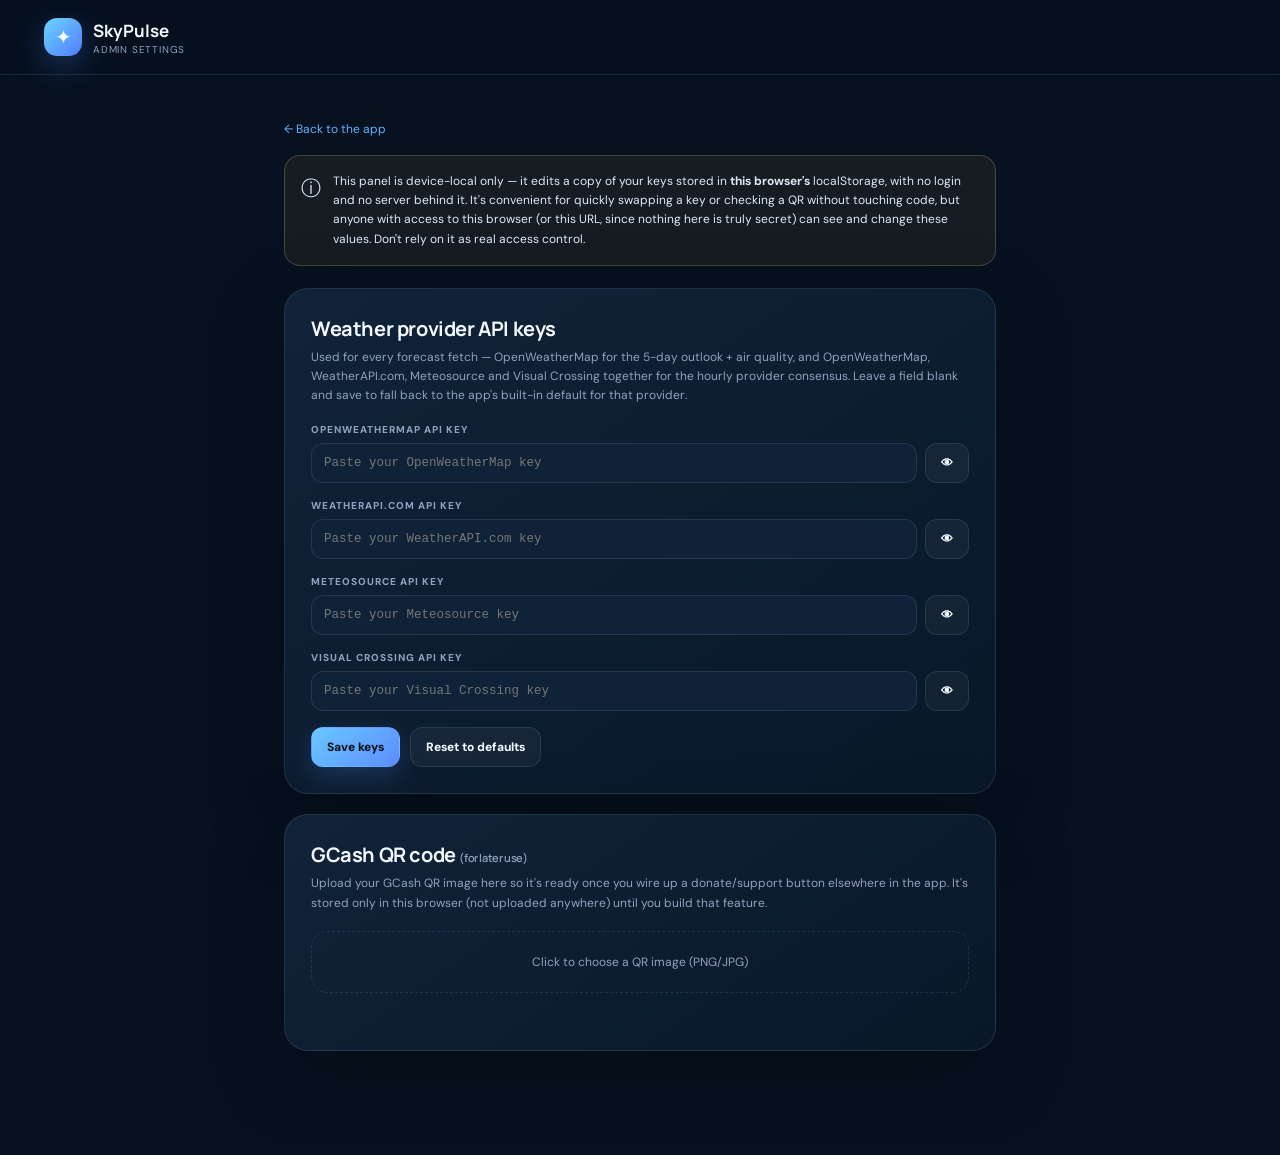
==== commit 53d15dff: "Add files via upload" ====
--- a/admin.html
+++ b/admin.html
@@ -45,7 +45,7 @@
 
   <section class="card-surface admin-card">
     <h2>Weather provider API keys</h2>
-    <p class="hint">Used for every forecast fetch (OpenWeatherMap for the 5-day outlook + air quality, WeatherAPI.com for the hourly consensus, trip planner and micro-grid). Leave a field blank and save to fall back to the app's built-in default for that provider.</p>
+    <p class="hint">Used for every forecast fetch — OpenWeatherMap for the 5-day outlook + air quality, and OpenWeatherMap, WeatherAPI.com, Meteosource and Visual Crossing together for the hourly provider consensus. Leave a field blank and save to fall back to the app's built-in default for that provider.</p>
 
     <div class="field-row">
       <label>OpenWeatherMap API key</label>
@@ -60,6 +60,22 @@
       <div class="key-row">
         <input type="password" id="wapiKeyInput" placeholder="Paste your WeatherAPI.com key">
         <button type="button" class="ghost-btn" onclick="toggleReveal('wapiKeyInput')">👁</button>
+      </div>
+    </div>
+
+    <div class="field-row">
+      <label>Meteosource API key</label>
+      <div class="key-row">
+        <input type="password" id="msKeyInput" placeholder="Paste your Meteosource key">
+        <button type="button" class="ghost-btn" onclick="toggleReveal('msKeyInput')">👁</button>
+      </div>
+    </div>
+
+    <div class="field-row">
+      <label>Visual Crossing API key</label>
+      <div class="key-row">
+        <input type="password" id="vcKeyInput" placeholder="Paste your Visual Crossing key">
+        <button type="button" class="ghost-btn" onclick="toggleReveal('vcKeyInput')">👁</button>
       </div>
     </div>
 
@@ -97,6 +113,8 @@
   const stored = loadStoredKeys();
   document.getElementById('owmKeyInput').value = stored.owm || '';
   document.getElementById('wapiKeyInput').value = stored.weatherapi || '';
+  document.getElementById('msKeyInput').value = stored.meteosource || '';
+  document.getElementById('vcKeyInput').value = stored.visualcrossing || '';
 }
 function toggleReveal(id){
   const el = document.getElementById(id);
@@ -110,9 +128,13 @@
 function saveKeys(){
   const owm = document.getElementById('owmKeyInput').value.trim();
   const weatherapi = document.getElementById('wapiKeyInput').value.trim();
+  const meteosource = document.getElementById('msKeyInput').value.trim();
+  const visualcrossing = document.getElementById('vcKeyInput').value.trim();
   const toSave = {};
   if(owm) toSave.owm = owm;
   if(weatherapi) toSave.weatherapi = weatherapi;
+  if(meteosource) toSave.meteosource = meteosource;
+  if(visualcrossing) toSave.visualcrossing = visualcrossing;
   try{
     localStorage.setItem(KEYS_STORAGE, JSON.stringify(toSave));
     flashSaved('keySaveMsg');
@@ -124,6 +146,8 @@
   try{ localStorage.removeItem(KEYS_STORAGE); }catch(e){}
   document.getElementById('owmKeyInput').value = '';
   document.getElementById('wapiKeyInput').value = '';
+  document.getElementById('msKeyInput').value = '';
+  document.getElementById('vcKeyInput').value = '';
   flashSaved('keySaveMsg');
 }
 
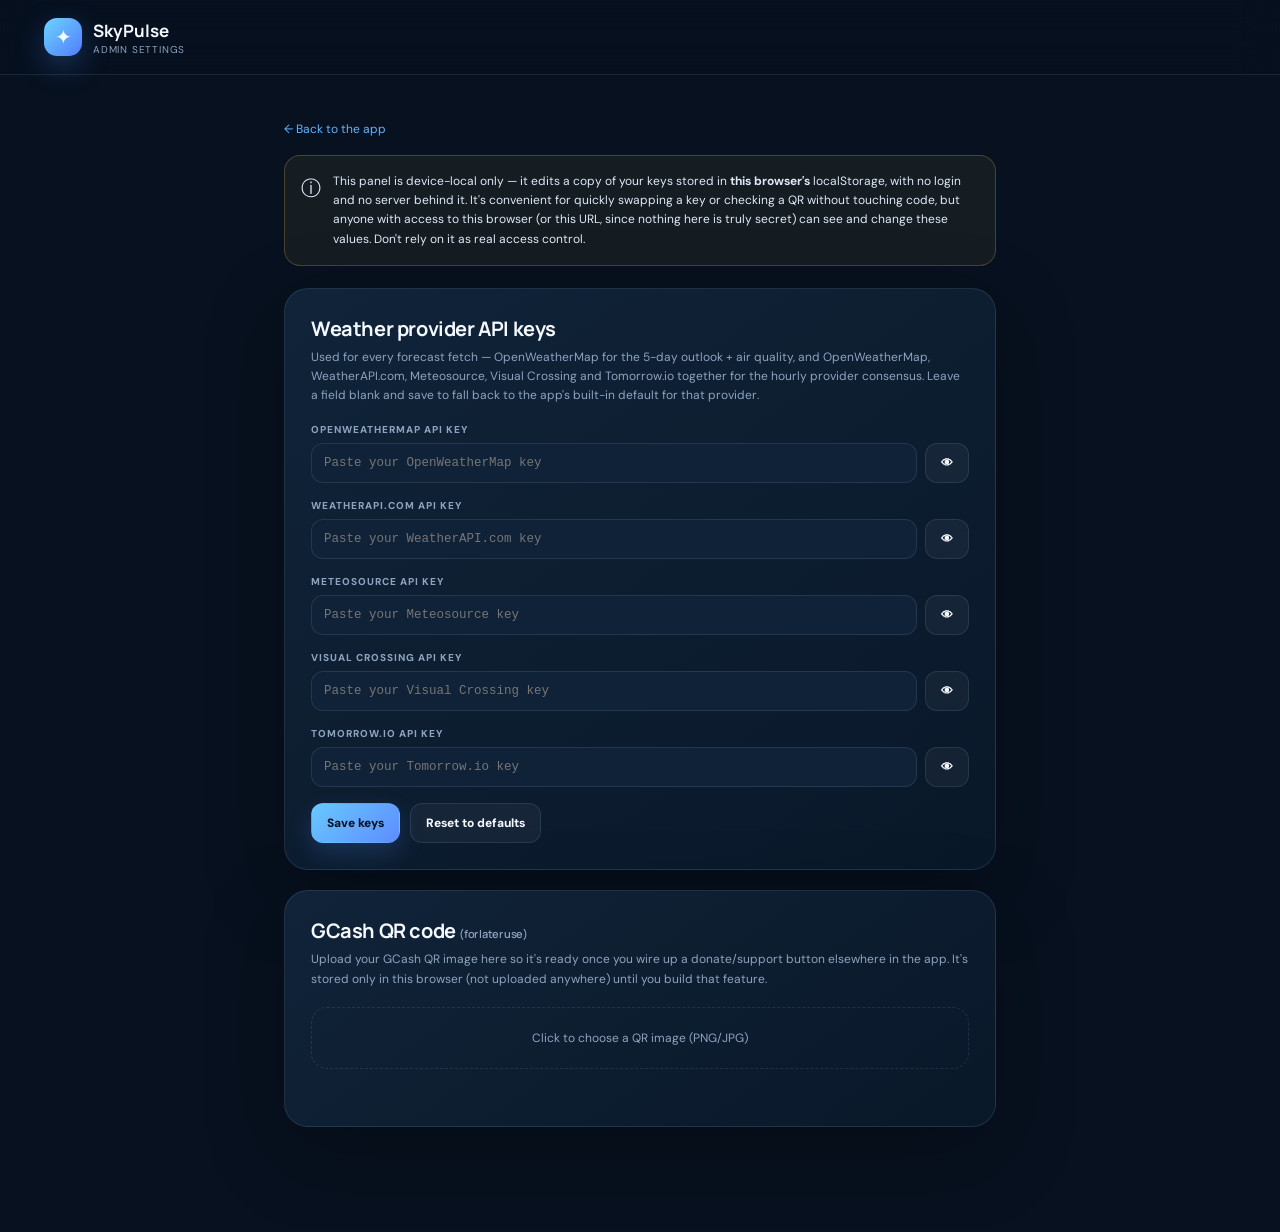
==== commit d93322c5: "Add files via upload" ====
--- a/admin.html
+++ b/admin.html
@@ -45,7 +45,7 @@
 
   <section class="card-surface admin-card">
     <h2>Weather provider API keys</h2>
-    <p class="hint">Used for every forecast fetch — OpenWeatherMap for the 5-day outlook + air quality, and OpenWeatherMap, WeatherAPI.com, Meteosource and Visual Crossing together for the hourly provider consensus. Leave a field blank and save to fall back to the app's built-in default for that provider.</p>
+    <p class="hint">Used for every forecast fetch — OpenWeatherMap for the 5-day outlook + air quality, and OpenWeatherMap, WeatherAPI.com, Meteosource, Visual Crossing and Tomorrow.io together for the hourly provider consensus. Leave a field blank and save to fall back to the app's built-in default for that provider.</p>
 
     <div class="field-row">
       <label>OpenWeatherMap API key</label>
@@ -76,6 +76,14 @@
       <div class="key-row">
         <input type="password" id="vcKeyInput" placeholder="Paste your Visual Crossing key">
         <button type="button" class="ghost-btn" onclick="toggleReveal('vcKeyInput')">👁</button>
+      </div>
+    </div>
+
+    <div class="field-row">
+      <label>Tomorrow.io API key</label>
+      <div class="key-row">
+        <input type="password" id="tioKeyInput" placeholder="Paste your Tomorrow.io key">
+        <button type="button" class="ghost-btn" onclick="toggleReveal('tioKeyInput')">👁</button>
       </div>
     </div>
 
@@ -115,6 +123,7 @@
   document.getElementById('wapiKeyInput').value = stored.weatherapi || '';
   document.getElementById('msKeyInput').value = stored.meteosource || '';
   document.getElementById('vcKeyInput').value = stored.visualcrossing || '';
+  document.getElementById('tioKeyInput').value = stored.tomorrow || '';
 }
 function toggleReveal(id){
   const el = document.getElementById(id);
@@ -130,11 +139,13 @@
   const weatherapi = document.getElementById('wapiKeyInput').value.trim();
   const meteosource = document.getElementById('msKeyInput').value.trim();
   const visualcrossing = document.getElementById('vcKeyInput').value.trim();
+  const tomorrow = document.getElementById('tioKeyInput').value.trim();
   const toSave = {};
   if(owm) toSave.owm = owm;
   if(weatherapi) toSave.weatherapi = weatherapi;
   if(meteosource) toSave.meteosource = meteosource;
   if(visualcrossing) toSave.visualcrossing = visualcrossing;
+  if(tomorrow) toSave.tomorrow = tomorrow;
   try{
     localStorage.setItem(KEYS_STORAGE, JSON.stringify(toSave));
     flashSaved('keySaveMsg');
@@ -148,6 +159,7 @@
   document.getElementById('wapiKeyInput').value = '';
   document.getElementById('msKeyInput').value = '';
   document.getElementById('vcKeyInput').value = '';
+  document.getElementById('tioKeyInput').value = '';
   flashSaved('keySaveMsg');
 }
 
